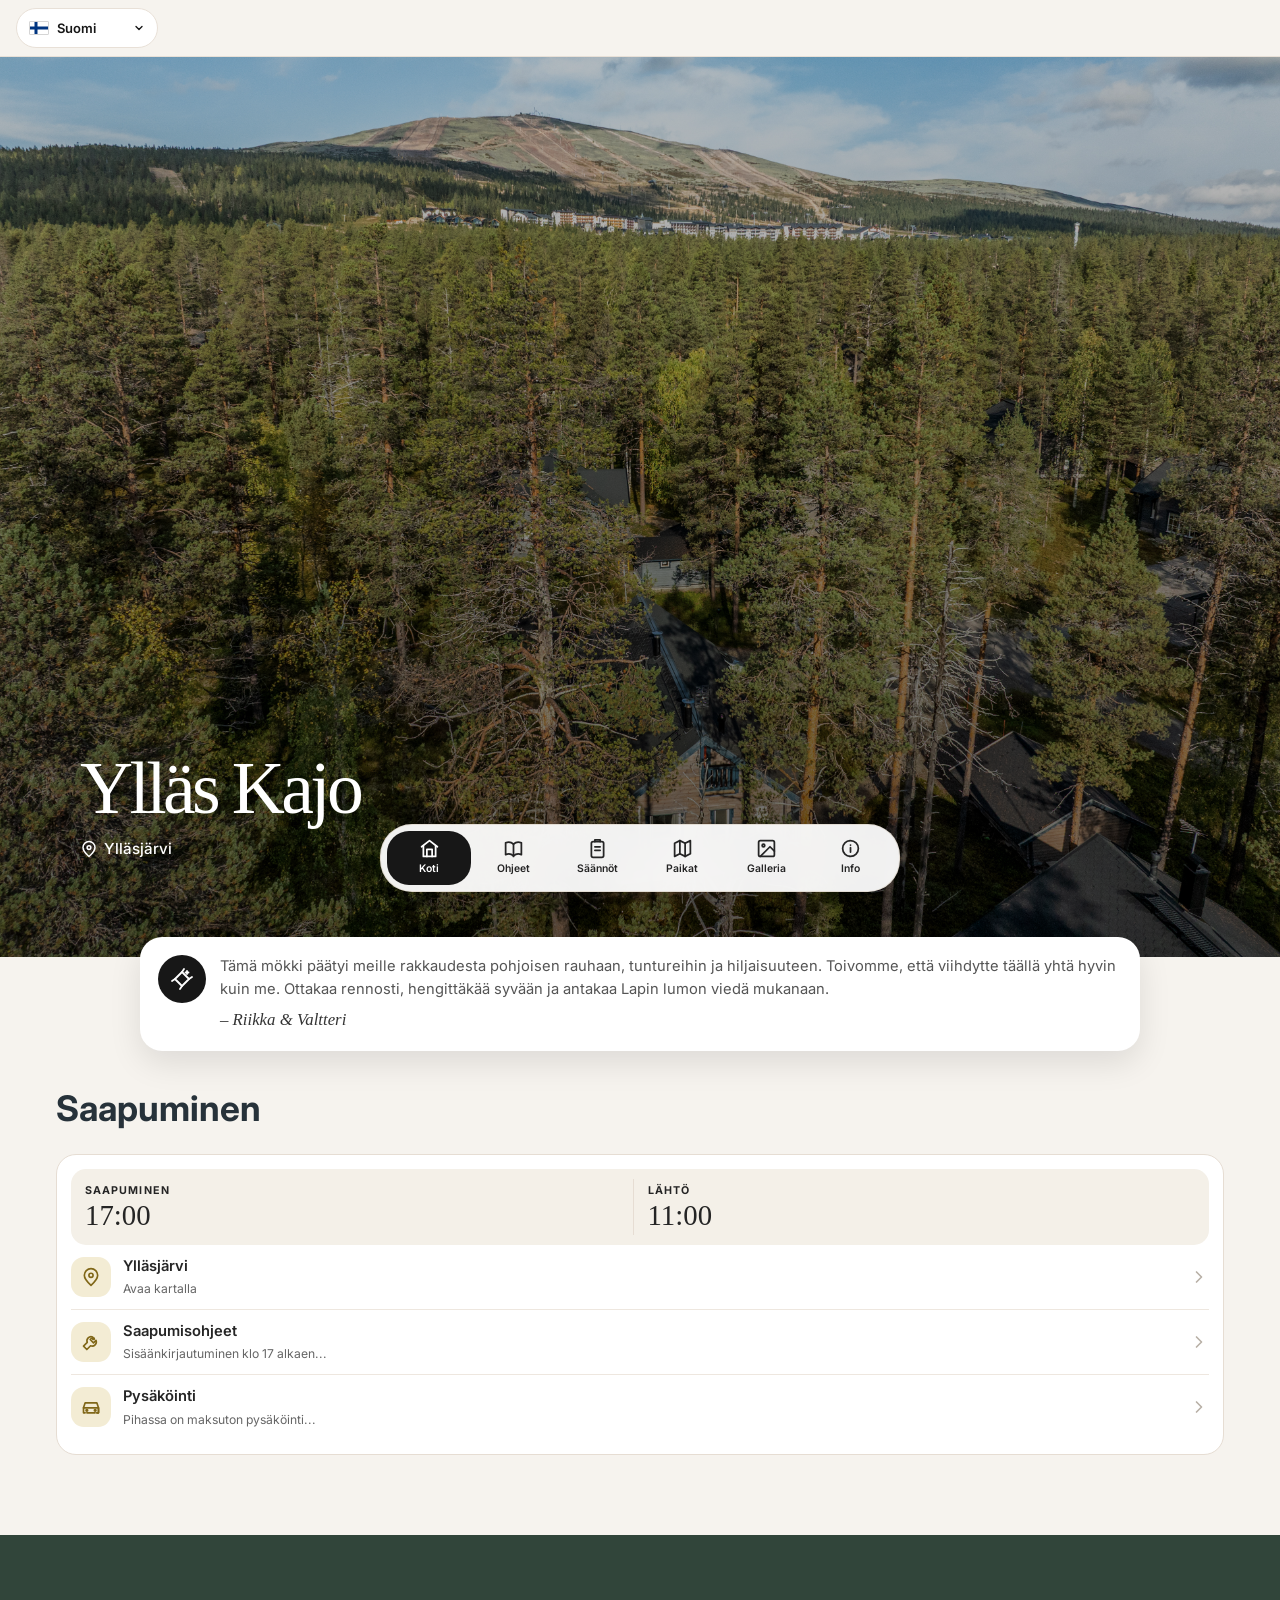
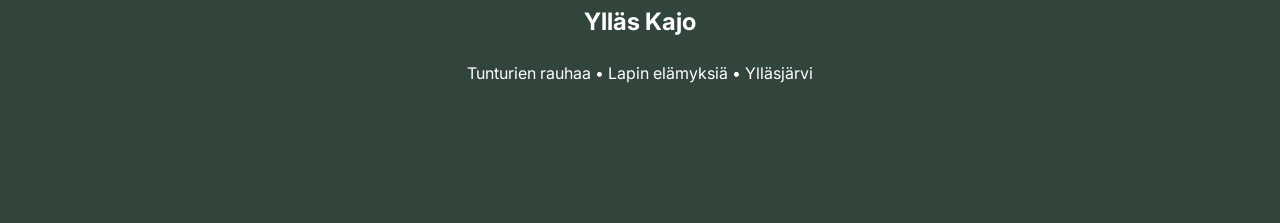
==== index.html @ f4a7539b "Initial commit" ====
<!DOCTYPE html>
<html lang="fi">
<head>
<meta charset="UTF-8">
<meta name="viewport" content="width=device-width, initial-scale=1.0">
<meta name="theme-color" content="#f6f3ee">
<title>Ylläs Kajo | Vierasopas</title>
<link rel="preconnect" href="https://fonts.googleapis.com">
<link rel="preconnect" href="https://fonts.gstatic.com" crossorigin>
<link href="https://fonts.googleapis.com/css2?family=Inter:wght@300;400;500;600;700;800&display=swap" rel="stylesheet">
<style>
:root {
    --bg: #f6f3ee;
    --forest: #31453a;
    --wood: #9a7552;
    --light: #fff;
    --text: #27323a;
    --page-gutter: clamp(16px, 5vw, 40px);
}

* {
    box-sizing: border-box;
}

html {
    scroll-behavior: smooth;
    scroll-padding-top: 24px;
    scroll-padding-bottom: 96px;
}

body {
    margin: 0;
    overflow-x: hidden;
    background: var(--bg);
    color: var(--text);
    font-family: Inter, sans-serif;
    line-height: 1.6;
}

img {
    display: block;
    max-width: 100%;
}

.hero {
    display: flex;
    min-height: 100vh;
    min-height: 100svh;
    align-items: flex-end;
    background:
        linear-gradient(rgba(0, 0, 0, .25), rgba(0, 0, 0, .55)),
        url('assets/Yllas Kajo-11.jpg') center / cover no-repeat;
    color: var(--light);
}

.hero-inner {
    width: min(100%, 1200px);
    margin: 0 auto;
    padding: clamp(32px, 8vw, 72px) var(--page-gutter) clamp(56px, 10vw, 96px);
}

.hero-type {
    display: inline-flex;
    padding: 4px 14px;
    border: 1px solid rgba(255, 255, 255, .55);
    border-radius: 24px;
    background: rgba(255, 255, 255, .16);
    font-size: .72rem;
    font-weight: 700;
    letter-spacing: .1em;
}

.hero h1 {
    margin: 10px 0 8px;
    font-family: Georgia, serif;
    font-size: clamp(2.4rem, 9vw, 4.6rem);
    font-weight: 400;
    letter-spacing: -.05em;
    line-height: 1.08;
}

.hero h1 em {
    font-weight: 400;
}

.hero-location {
    display: flex;
    align-items: center;
    gap: 6px;
    margin: 0;
    font-size: .95rem;
    font-weight: 500;
}

.hero-location svg {
    width: 18px;
    height: 18px;
    fill: none;
    stroke: currentColor;
    stroke-linecap: round;
    stroke-linejoin: round;
    stroke-width: 2;
}

.welcome {
    position: relative;
    z-index: 1;
    display: flex;
    width: min(calc(100% - 32px), 1000px);
    align-items: flex-start;
    gap: 14px;
    margin: -20px auto 0;
    padding: 18px;
    border-radius: 22px;
    background: var(--light);
    box-shadow: 0 12px 32px rgba(0, 0, 0, .1);
}

.welcome-icon {
    display: grid;
    width: 48px;
    height: 48px;
    flex: 0 0 auto;
    place-items: center;
    border-radius: 50%;
    background: #171717;
    color: var(--light);
}

.welcome-icon svg {
    width: 24px;
    height: 24px;
    fill: none;
    stroke: currentColor;
    stroke-linecap: round;
    stroke-linejoin: round;
    stroke-width: 1.8;
}

.welcome-copy {
    min-width: 0;
    color: #555;
    font-size: .92rem;
    line-height: 1.55;
}

.welcome-copy p {
    margin: 0;
}

.welcome-copy .welcome-signature {
    margin-top: 6px;
    color: #333;
    font-family: Georgia, serif;
    font-size: 1.05rem;
    font-style: italic;
}

.btn {
    display: inline-flex;
    min-height: 48px;
    align-items: center;
    justify-content: center;
    padding: 12px 24px;
    border-radius: 40px;
    background: var(--light);
    color: #222;
    font-weight: 700;
    text-align: center;
    text-decoration: none;
}

nav {
    position: fixed;
    z-index: 999;
    right: max(8px, env(safe-area-inset-right));
    bottom: max(8px, env(safe-area-inset-bottom));
    left: max(8px, env(safe-area-inset-left));
    display: grid;
    width: min(calc(100% - 16px), 520px);
    grid-template-columns: repeat(6, minmax(0, 1fr));
    margin: 0 auto;
    padding: 6px;
    border: 1px solid rgba(226, 219, 210, .9);
    border-radius: 32px;
    background: rgba(255, 255, 255, .94);
    box-shadow: 0 8px 28px rgba(0, 0, 0, .16);
    -webkit-backdrop-filter: blur(16px);
    backdrop-filter: blur(16px);
}

nav a {
    display: flex;
    min-width: 0;
    min-height: 54px;
    flex-direction: column;
    align-items: center;
    justify-content: center;
    gap: 2px;
    padding: 4px 2px;
    border-radius: 22px;
    color: #252525;
    font-size: .65rem;
    font-weight: 600;
    text-decoration: none;
}

nav a svg {
    width: 21px;
    height: 21px;
    fill: none;
    stroke: currentColor;
    stroke-linecap: round;
    stroke-linejoin: round;
    stroke-width: 2;
}

nav a[aria-current="location"],
nav a[aria-current="page"] {
    background: #171717;
    color: var(--light);
}

nav a:focus-visible,
.btn:focus-visible {
    outline: 3px solid var(--wood);
    outline-offset: 3px;
}

section {
    width: min(100%, 1248px);
    margin: 0 auto;
    padding: clamp(48px, 8vw, 80px) var(--page-gutter);
    scroll-margin-top: 72px;
}

.title {
    margin: 0 0 25px;
    font-size: clamp(1.7rem, 5vw, 2.2rem);
    line-height: 1.2;
}

.arrival-section {
    padding-top: 36px;
}

.arrival-card {
    padding: 14px;
    border: 1px solid #e6ddd3;
    border-radius: 20px;
    background: var(--light);
}

.arrival-time {
    display: flex;
    min-height: 76px;
    align-items: stretch;
    padding: 10px 14px;
    border-radius: 15px;
    background: #f4f0e8;
}

.arrival-time > div {
    flex: 1;
    align-content: center;
}

.arrival-time > div + div {
    padding-left: 14px;
    border-left: 1px solid #e6ddd3;
}

.arrival-time-label {
    display: block;
    color: #252525;
    font-size: .67rem;
    font-weight: 700;
    letter-spacing: .1em;
    text-transform: uppercase;
}

.arrival-time-value {
    display: block;
    color: #252525;
    font-family: Georgia, serif;
    font-size: 1.8rem;
    line-height: 1.15;
}

.arrival-row {
    display: flex;
    width: 100%;
    min-height: 65px;
    align-items: center;
    gap: 12px;
    padding: 10px 0;
    border: 0;
    border-bottom: 1px solid #eee7df;
    background: transparent;
    color: inherit;
    font: inherit;
    text-align: left;
    text-decoration: none;
    cursor: pointer;
}

.arrival-row:last-child {
    border-bottom: 0;
}

.arrival-row-icon {
    display: grid;
    width: 40px;
    height: 40px;
    flex: 0 0 auto;
    place-items: center;
    border-radius: 13px;
    background: #f3ecd4;
    color: #806718;
}

.arrival-row-icon svg,
.arrival-chevron {
    width: 20px;
    height: 20px;
    fill: none;
    stroke: currentColor;
    stroke-linecap: round;
    stroke-linejoin: round;
    stroke-width: 2;
}

.arrival-row-copy {
    display: grid;
    min-width: 0;
    flex: 1;
    gap: 1px;
}

.arrival-row-copy strong {
    color: #252525;
    font-size: .92rem;
    font-weight: 600;
}

.arrival-row-copy span {
    overflow: hidden;
    color: #666;
    font-size: .76rem;
    text-overflow: ellipsis;
    white-space: nowrap;
}

.arrival-chevron {
    flex: 0 0 auto;
    color: #b8b0a6;
}

.arrival-row:focus-visible,
.sheet-close:focus-visible {
    outline: 3px solid var(--wood);
    outline-offset: 3px;
}

.bottom-sheet {
    position: fixed;
    inset: auto 0 0;
    width: min(100%, 600px);
    max-width: none;
    max-height: min(85svh, 600px);
    margin: 0 auto;
    padding: 14px 14px max(18px, env(safe-area-inset-bottom));
    overflow: auto;
    border: 0;
    border-radius: 24px 24px 0 0;
    background: #f6f3ee;
    color: var(--text);
    box-shadow: 0 -12px 40px rgba(0, 0, 0, .16);
}

.bottom-sheet[open] {
    animation: sheet-rise .24s ease-out;
}

.bottom-sheet::backdrop {
    background: rgba(0, 0, 0, .42);
}

.sheet-handle {
    width: 40px;
    height: 5px;
    margin: 0 auto 18px;
    border-radius: 10px;
    background: #c9c6c1;
}

.sheet-close {
    position: absolute;
    top: 14px;
    right: 14px;
    display: grid;
    width: 42px;
    height: 42px;
    place-items: center;
    border: 1px solid #e6ddd3;
    border-radius: 50%;
    background: var(--light);
    color: #252525;
    font-size: 1.5rem;
    cursor: pointer;
}

.sheet-card {
    padding: 20px;
    border: 1px solid #e6ddd3;
    border-radius: 18px;
    background: var(--light);
}

.sheet-title {
    display: flex;
    align-items: center;
    gap: 12px;
    margin: 0 0 16px;
    padding-right: 38px;
    color: #252525;
    font-size: 1.3rem;
    font-weight: 400;
    letter-spacing: -.04em;
}

.sheet-title .arrival-row-icon {
    width: 44px;
    height: 44px;
}

.sheet-copy {
    color: #4d5961;
    font-size: .9rem;
    line-height: 1.7;
}

.sheet-copy p {
    margin: 0 0 10px;
}

.sheet-copy p:last-child {
    margin-bottom: 0;
}

@keyframes sheet-rise {
    from { transform: translateY(24px); opacity: .7; }
    to { transform: translateY(0); opacity: 1; }
}

.cards {
    display: grid;
    grid-template-columns: repeat(auto-fit, minmax(min(100%, 260px), 1fr));
    gap: 20px;
}

.card {
    min-width: 0;
    padding: clamp(20px, 4vw, 28px);
    border-radius: 22px;
    background: var(--light);
    box-shadow: 0 10px 30px rgba(0, 0, 0, .08);
}

.feature {
    display: grid;
    grid-template-columns: 1.2fr 1fr;
    align-items: center;
    gap: clamp(24px, 5vw, 40px);
}

.feature img {
    width: 100%;
    border-radius: 24px;
    object-fit: cover;
}

.feature p,
.banner p {
    margin-top: 0;
}

.checklist label {
    display: flex;
    min-height: 48px;
    align-items: center;
    gap: 12px;
    margin: 8px 0;
    cursor: pointer;
}

.checklist input {
    width: 22px;
    height: 22px;
    flex: 0 0 auto;
    accent-color: var(--forest);
}

.banner {
    display: flex;
    min-height: 360px;
    align-items: flex-end;
    padding: clamp(24px, 6vw, 40px);
    border-radius: 28px;
    background:
        linear-gradient(rgba(0, 0, 0, .25), rgba(0, 0, 0, .55)),
        url('assets/Yllas Kajo-37.jpg') center / cover no-repeat;
    color: var(--light);
}

.banner h2 {
    font-size: clamp(1.7rem, 5vw, 2.2rem);
    line-height: 1.2;
}

footer {
    padding: 48px 20px 120px;
    background: var(--forest);
    color: var(--light);
    text-align: center;
}

@media (max-width: 760px) {
    html {
        scroll-padding-top: 16px;
        scroll-padding-bottom: 88px;
    }

    .hero {
        min-height: 42vh;
        min-height: 42svh;
    }

    .hero-inner {
        padding-top: 20px;
        padding-bottom: 36px;
    }

    .hero h1 {
        font-size: clamp(2.1rem, 8vw, 3.2rem);
    }

    .welcome {
        gap: 12px;
        padding: 16px;
    }

    .feature {
        grid-template-columns: 1fr;
        gap: 24px;
    }

    .feature img {
        max-height: 420px;
    }

    .arrival-section {
        padding-top: 28px;
    }

    .banner {
        min-height: 320px;
        border-radius: 22px;
    }
}

@media (max-width: 420px) {
    .cards {
        gap: 12px;
    }
}

@media (prefers-reduced-motion: reduce) {
    html {
        scroll-behavior: auto;
    }

    .bottom-sheet[open] {
        animation: none;
    }
}
</style>
</head>
<body>
<header class="hero" id="koti">
    <div class="hero-inner">
        <h1>Ylläs Kajo</h1>
        <p class="hero-location">
            <svg viewBox="0 0 24 24" aria-hidden="true"><path d="M20 10c0 5-8 12-8 12S4 15 4 10a8 8 0 1 1 16 0Z"></path><circle cx="12" cy="10" r="2.5"></circle></svg>
            Ylläsjärvi
        </p>
    </div>
</header>

<nav aria-label="Päänavigaatio">
    <a href="#koti" aria-current="location">
        <svg viewBox="0 0 24 24" aria-hidden="true"><path d="m3 10 9-7 9 7"></path><path d="M5 9v12h14V9"></path><path d="M9 21v-8h6v8"></path></svg>
        <span>Koti</span>
    </a>
    <a href="ohjeet.html">
        <svg viewBox="0 0 24 24" aria-hidden="true"><path d="M12 7v14"></path><path d="M3 5.5A8 8 0 0 1 12 7a8 8 0 0 1 9-1.5V19a8 8 0 0 0-9 1.5A8 8 0 0 0 3 19z"></path></svg>
        <span>Ohjeet</span>
    </a>
    <a href="saannot.html">
        <svg viewBox="0 0 24 24" aria-hidden="true"><rect x="5" y="4" width="14" height="18" rx="2"></rect><path d="M9 4V2h6v2"></path><path d="M9 10h6M9 14h6"></path></svg>
        <span>Säännöt</span>
    </a>
    <a href="paikat.html">
        <svg viewBox="0 0 24 24" aria-hidden="true"><path d="m3 6 6-3 6 3 6-3v15l-6 3-6-3-6 3z"></path><path d="M9 3v15M15 6v15"></path></svg>
        <span>Paikat</span>
    </a>
    <a href="galleria.html">
        <svg viewBox="0 0 24 24" aria-hidden="true"><rect x="3" y="3" width="18" height="18" rx="2"></rect><circle cx="8.5" cy="8.5" r="1.5"></circle><path d="m21 15-5-5L5 21"></path></svg>
        <span>Galleria</span>
    </a>
    <a href="info.html">
        <svg viewBox="0 0 24 24" aria-hidden="true"><circle cx="12" cy="12" r="9"></circle><path d="M12 11v5M12 8h.01"></path></svg>
        <span>Info</span>
    </a>
</nav>

<main>
    <aside class="welcome" aria-label="Tervetulotoivotus">
        <span class="welcome-icon" aria-hidden="true">
            <svg viewBox="0 0 24 24"><path d="M5 12 12 5l7 7-7 7z"></path><path d="m12 5 2-3M19 12l3-2M5 12l-3 2M12 19l-2 3"></path><path d="M17 4v3M18.5 5.5h-3"></path></svg>
        </span>
        <div class="welcome-copy">
            <p>Tämä mökki päätyi meille rakkaudesta pohjoisen rauhaan, tuntureihin ja hiljaisuuteen. Toivomme, että viihdytte täällä yhtä hyvin kuin me.
Ottakaa rennosti, hengittäkää syvään ja antakaa Lapin lumon viedä mukanaan.</p>
            <p class="welcome-signature">– Riikka & Valtteri</p>
        </div>
    </aside>

    <section id="saapuminen" class="arrival-section">
        <h2 class="title">Saapuminen</h2>
        <div class="arrival-card">
            <div class="arrival-time">
                <div>
                    <span class="arrival-time-label">Saapuminen</span>
                    <span class="arrival-time-value">17:00</span>
                </div>
                <div>
                    <span class="arrival-time-label">Lähtö</span>
                    <span class="arrival-time-value">11:00</span>
                </div>
            </div>

            <a class="arrival-row" href="https://www.google.com/maps/search/?api=1&amp;query=Yll%C3%A4s%20Kajo%2C%20Yll%C3%A4sj%C3%A4rvi" aria-label="Avaa Ylläs Kajo kartalla Google Mapsissa">
                <span class="arrival-row-icon" aria-hidden="true"><svg viewBox="0 0 24 24"><path d="M20 10c0 5-8 12-8 12S4 15 4 10a8 8 0 1 1 16 0Z"></path><circle cx="12" cy="10" r="2.5"></circle></svg></span>
                <span class="arrival-row-copy"><strong>Ylläsjärvi</strong><span>Avaa kartalla</span></span>
                <svg class="arrival-chevron" viewBox="0 0 24 24" aria-hidden="true"><path d="m9 18 6-6-6-6"></path></svg>
            </a>

            <button class="arrival-row" type="button" data-sheet="arrivalSheet">
                <span class="arrival-row-icon" aria-hidden="true"><svg viewBox="0 0 24 24"><path d="M14 6a5 5 0 0 0-6.5 6.5L3 17l4 4 4.5-4.5A5 5 0 0 0 18 10l-3 3-4-4z"></path><circle cx="15" cy="8" r="1"></circle></svg></span>
                <span class="arrival-row-copy"><strong>Saapumisohjeet</strong><span>Sisäänkirjautuminen klo 17 alkaen...</span></span>
                <svg class="arrival-chevron" viewBox="0 0 24 24" aria-hidden="true"><path d="m9 18 6-6-6-6"></path></svg>
            </button>

            <button class="arrival-row" type="button" data-sheet="parkingSheet">
                <span class="arrival-row-icon" aria-hidden="true"><svg viewBox="0 0 24 24"><path d="M3 13l2-6h14l2 6v6h-2"></path><path d="M5 19H3v-6h18v6h-2M7 19h10"></path><circle cx="7" cy="16" r="1"></circle><circle cx="17" cy="16" r="1"></circle></svg></span>
                <span class="arrival-row-copy"><strong>Pysäköinti</strong><span>Pihassa on maksuton pysäköinti...</span></span>
                <svg class="arrival-chevron" viewBox="0 0 24 24" aria-hidden="true"><path d="m9 18 6-6-6-6"></path></svg>
            </button>
        </div>
    </section>

</main>

<footer id="info">
    <h2>Ylläs Kajo</h2>
    <p>Tunturien rauhaa • Lapin elämyksiä • Ylläsjärvi</p>
</footer>

<dialog id="arrivalSheet" class="bottom-sheet" aria-labelledby="arrivalSheetTitle">
    <div class="sheet-handle" aria-hidden="true"></div>
    <button class="sheet-close" type="button" aria-label="Sulje">&times;</button>
    <div class="sheet-card">
        <h2 class="sheet-title" id="arrivalSheetTitle">
            <span class="arrival-row-icon" aria-hidden="true"><svg viewBox="0 0 24 24"><path d="M14 6a5 5 0 0 0-6.5 6.5L3 17l4 4 4.5-4.5A5 5 0 0 0 18 10l-3 3-4-4z"></path><circle cx="15" cy="8" r="1"></circle></svg></span>
            Saapumisohjeet
        </h2>
        <div class="sheet-copy">
            <p><b>Avaimet:</b> Pidä aina yksi avain ulko-oven viereisessä avainlaatikossa. Sisällä mökissä on mökin ulko-oveen toinen avain sekä varaston avain.</p>
            <p><b>Sisäänkirjautuminen:</b> klo 17.00 alkaen</p>
        </div>
    </div>
</dialog>

<dialog id="parkingSheet" class="bottom-sheet" aria-labelledby="parkingSheetTitle">
    <div class="sheet-handle" aria-hidden="true"></div>
    <button class="sheet-close" type="button" aria-label="Sulje">&times;</button>
    <div class="sheet-card">
        <h2 class="sheet-title" id="parkingSheetTitle">
            <span class="arrival-row-icon" aria-hidden="true"><svg viewBox="0 0 24 24"><path d="M3 13l2-6h14l2 6v6h-2"></path><path d="M5 19H3v-6h18v6h-2M7 19h10"></path><circle cx="7" cy="16" r="1"></circle><circle cx="17" cy="16" r="1"></circle></svg></span>
            Pysäköinti
        </h2>
        <div class="sheet-copy">
            <p>Pihassa on maksuton pysäköinti kahdelle autolle sekä sähköauton latauspaikka. Latauksesta on pieni erillinen maksu, 10€/12h.</p>
        </div>
    </div>
</dialog>

<script>
document.querySelectorAll('[data-sheet]').forEach(trigger => {
    const sheet = document.getElementById(trigger.dataset.sheet);
    const closeButton = sheet.querySelector('.sheet-close');

    trigger.addEventListener('click', () => sheet.showModal());
    closeButton.addEventListener('click', () => sheet.close());
    sheet.addEventListener('click', event => {
        if (event.target === sheet) sheet.close();
    });
});

const menuLinks = [...document.querySelectorAll('nav a')];
const menuTargets = menuLinks
    .map(link => link.getAttribute('href'))
    .filter(href => href.startsWith('#'))
    .map(href => document.querySelector(href))
    .filter(target => target !== null);

const menuObserver = new IntersectionObserver(entries => {
    const visibleTarget = entries
        .filter(entry => entry.isIntersecting)
        .sort((first, second) => second.intersectionRatio - first.intersectionRatio)[0];

    if (!visibleTarget) return;

    menuLinks.forEach(link => {
        if (link.getAttribute('href') === `#${visibleTarget.target.id}`) {
            link.setAttribute('aria-current', 'location');
        } else {
            link.removeAttribute('aria-current');
        }
    });
}, { rootMargin: '-20% 0px -65% 0px', threshold: [0, .25, .5, .75] });

menuTargets.forEach(target => menuObserver.observe(target));
</script>
<script src="assets/site.js"></script>
</body>
</html>
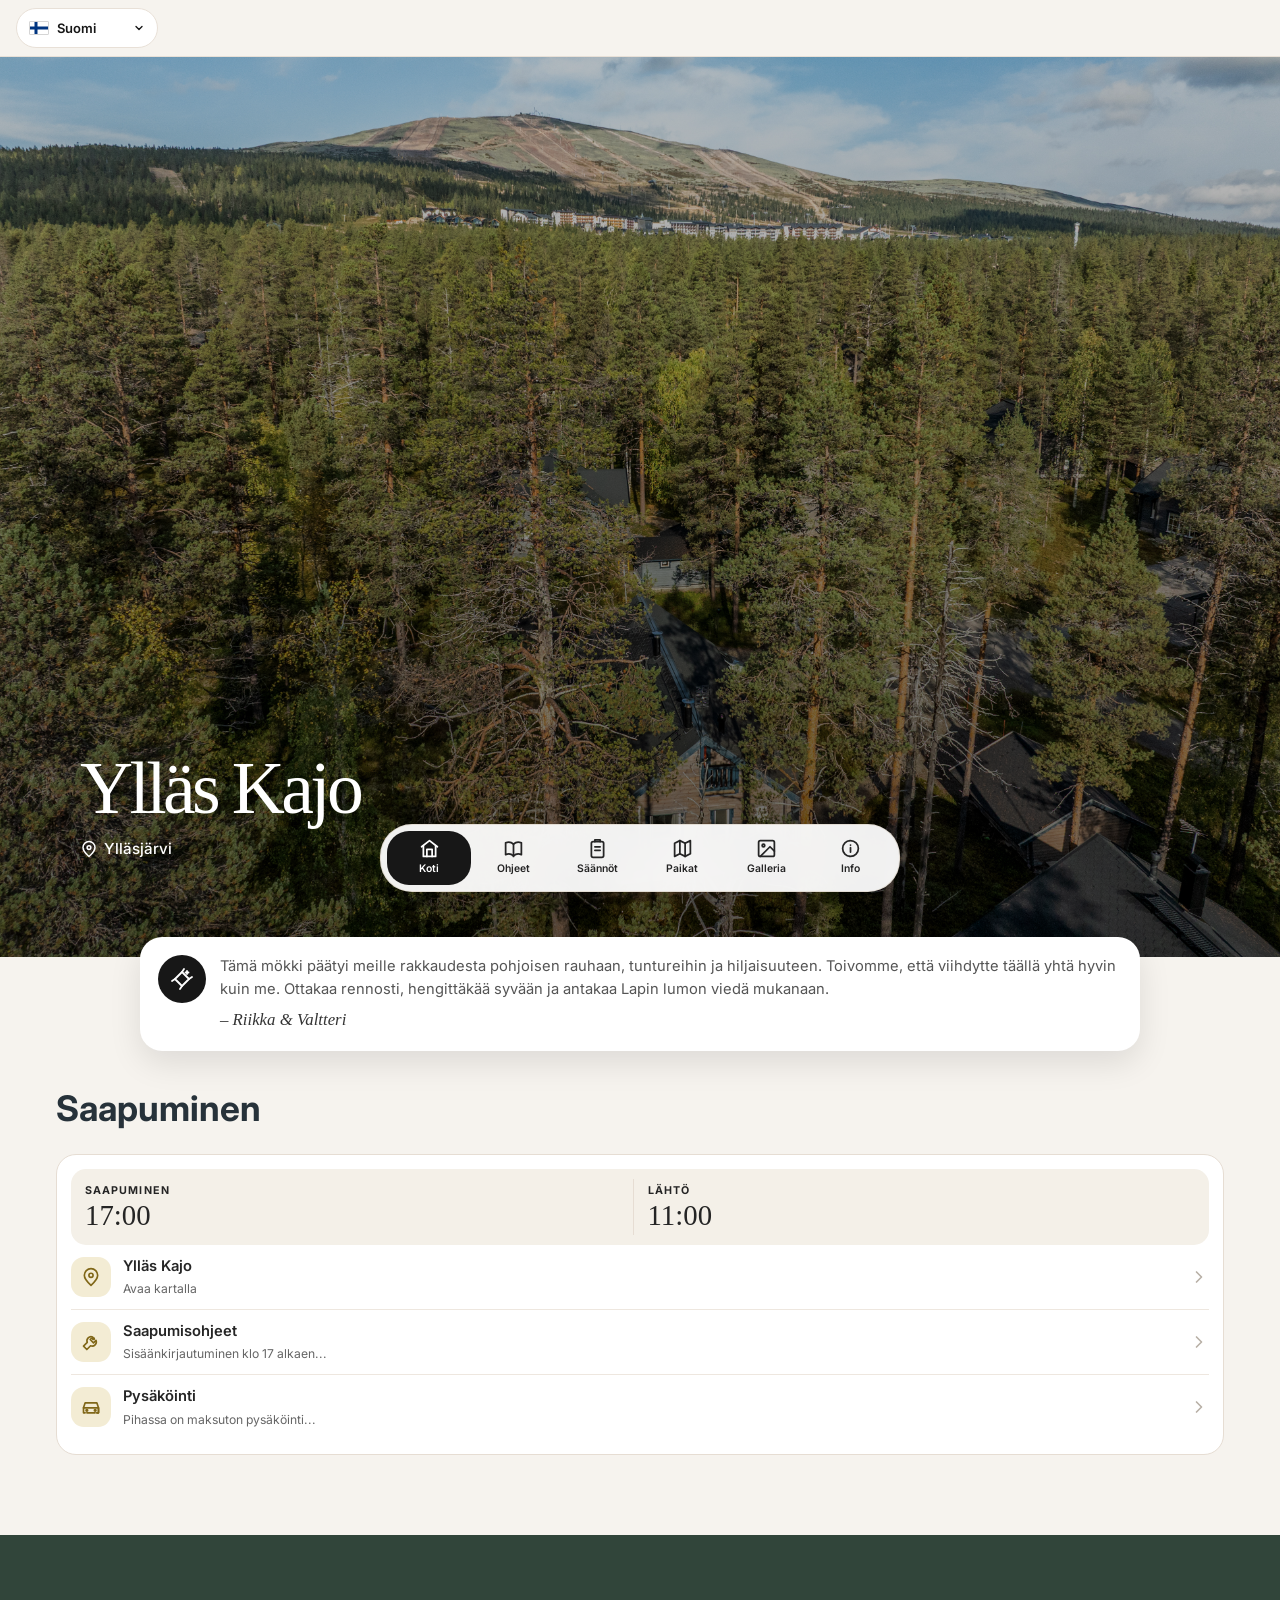
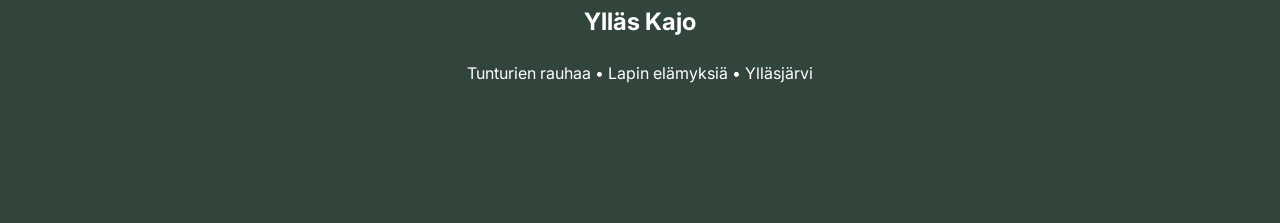
==== commit 0da88c24: "button desing and rewording" ====
--- a/index.html
+++ b/index.html
@@ -652,7 +652,7 @@
 
             <a class="arrival-row" href="https://www.google.com/maps/search/?api=1&amp;query=Yll%C3%A4s%20Kajo%2C%20Yll%C3%A4sj%C3%A4rvi" aria-label="Avaa Ylläs Kajo kartalla Google Mapsissa">
                 <span class="arrival-row-icon" aria-hidden="true"><svg viewBox="0 0 24 24"><path d="M20 10c0 5-8 12-8 12S4 15 4 10a8 8 0 1 1 16 0Z"></path><circle cx="12" cy="10" r="2.5"></circle></svg></span>
-                <span class="arrival-row-copy"><strong>Ylläsjärvi</strong><span>Avaa kartalla</span></span>
+                <span class="arrival-row-copy"><strong>Ylläs Kajo</strong><span>Avaa kartalla</span></span>
                 <svg class="arrival-chevron" viewBox="0 0 24 24" aria-hidden="true"><path d="m9 18 6-6-6-6"></path></svg>
             </a>
 
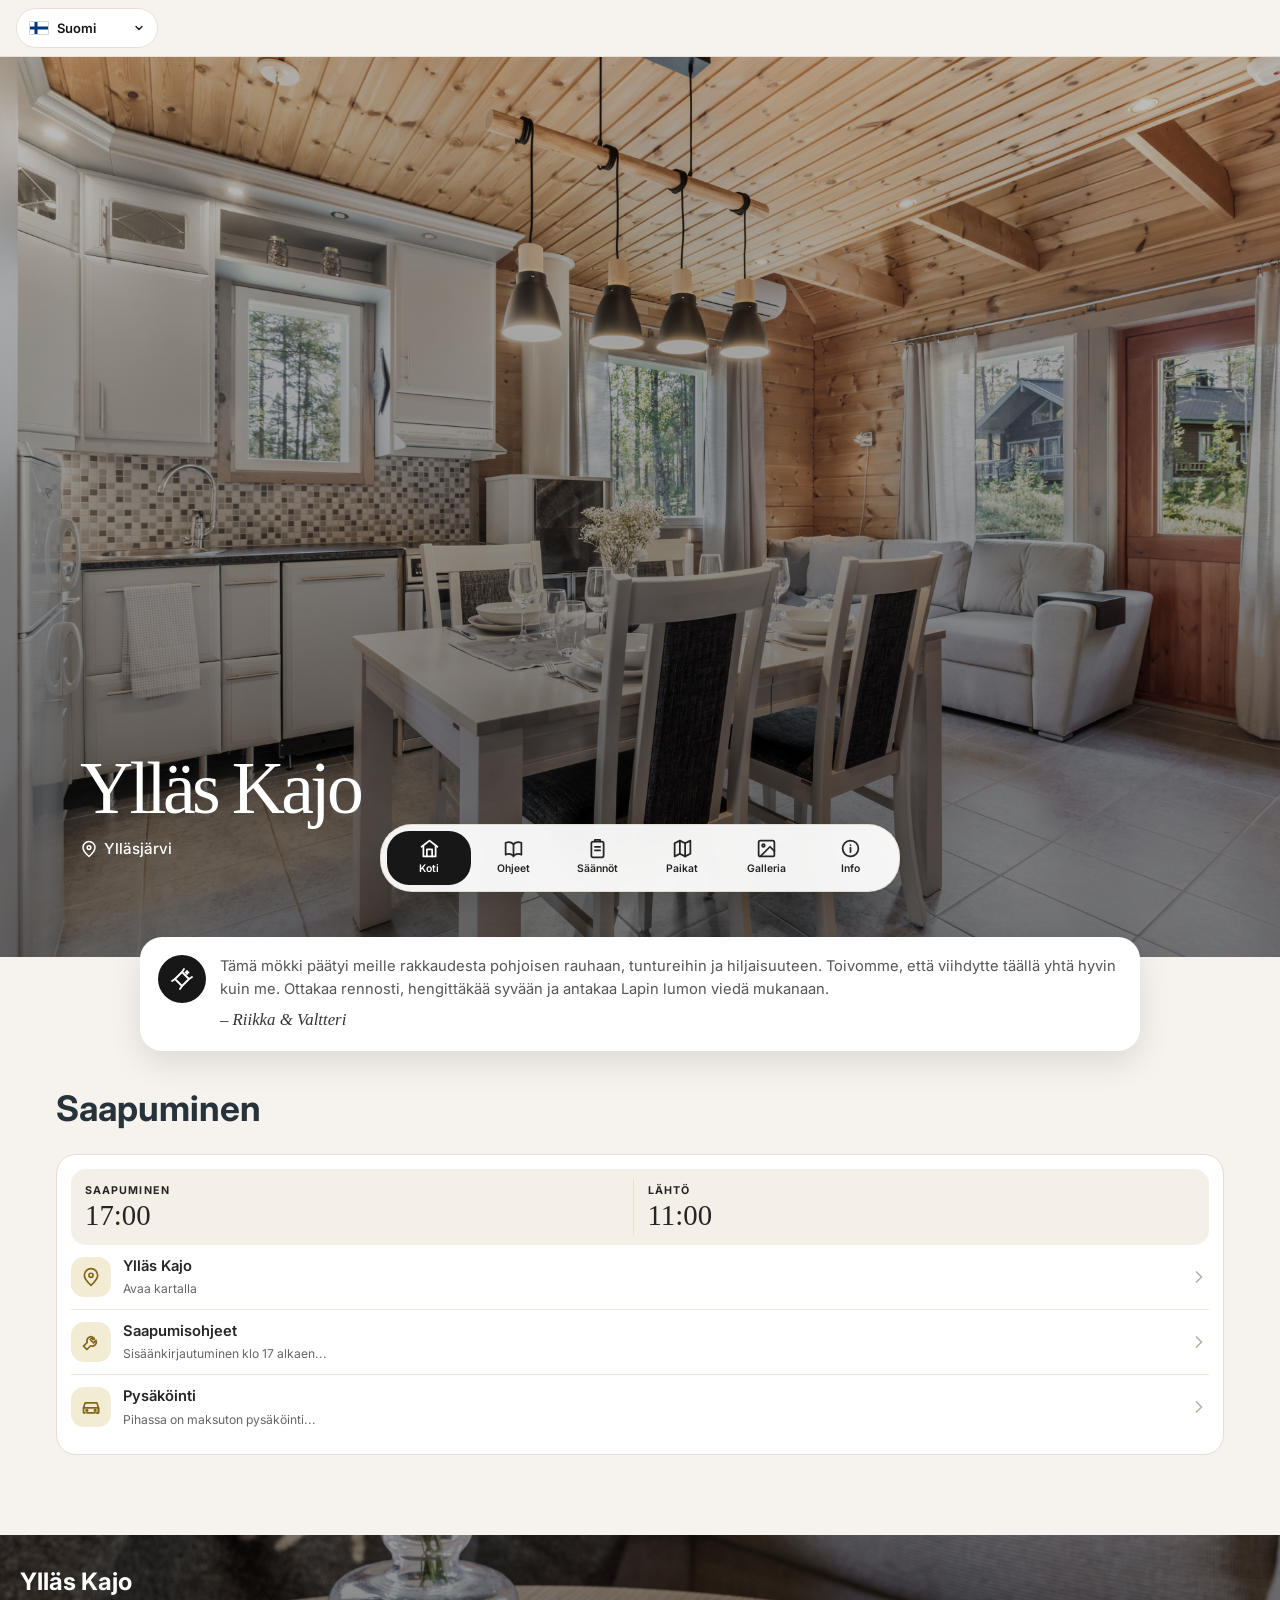
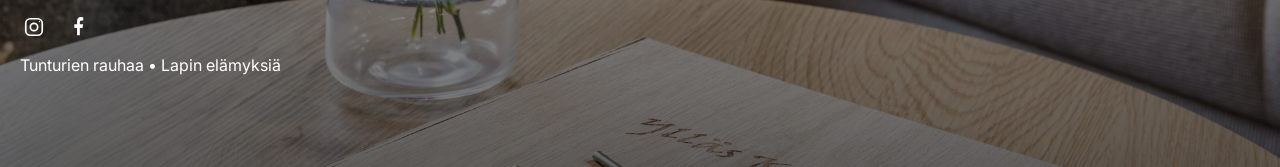
==== commit 366d5e73: "Revise footer layout and background images Updated footer styles and content, changed background ima" ====
--- a/index.html
+++ b/index.html
@@ -49,7 +49,7 @@
     align-items: flex-end;
     background:
         linear-gradient(rgba(0, 0, 0, .25), rgba(0, 0, 0, .55)),
-        url('assets/Yllas Kajo-11.jpg') center / cover no-repeat;
+        url('assets/Yllas Kajo-33.jpg') center / cover no-repeat;
     color: var(--light);
 }
 
@@ -519,10 +519,51 @@
 }
 
 footer {
-    padding: 48px 20px 120px;
-    background: var(--forest);
+    padding: 28px 20px 88px;
+    background:
+        linear-gradient(rgba(0, 0, 0, .4), rgba(0, 0, 0, .58)),
+        url('assets/Yllas Kajo-36.jpg') center / cover no-repeat;
     color: var(--light);
-    text-align: center;
+    text-align: left;
+}
+
+footer h2 {
+    margin: 0 0 12px;
+}
+
+.footer-links {
+    display: flex;
+    justify-content: flex-start;
+    gap: 16px;
+    margin: 0 0 12px;
+}
+
+.footer-links a {
+    display: inline-grid;
+    width: 28px;
+    height: 28px;
+    place-items: center;
+    color: inherit;
+}
+
+.footer-links svg {
+    width: 22px;
+    height: 22px;
+    flex: 0 0 auto;
+    fill: none;
+    stroke: currentColor;
+    stroke-linecap: round;
+    stroke-linejoin: round;
+    stroke-width: 1.8;
+}
+
+.footer-links a:focus-visible {
+    outline: 2px solid currentColor;
+    outline-offset: 4px;
+}
+
+footer > p {
+    margin: 0;
 }
 
 @media (max-width: 760px) {
@@ -674,7 +715,15 @@
 
 <footer id="info">
     <h2>Ylläs Kajo</h2>
-    <p>Tunturien rauhaa • Lapin elämyksiä • Ylläsjärvi</p>
+    <div class="footer-links" aria-label="Sosiaalinen media">
+        <a href="https://www.instagram.com/yllaskajo/" target="_blank" rel="noopener noreferrer" aria-label="Ylläs Kajo Instagramissa">
+            <svg viewBox="0 0 24 24" aria-hidden="true"><rect x="3" y="3" width="18" height="18" rx="5"></rect><circle cx="12" cy="12" r="4"></circle><circle cx="18" cy="6" r=".8" fill="currentColor" stroke="none"></circle></svg>
+        </a>
+        <a href="https://www.facebook.com/profile.php?id=61579861190695" target="_blank" rel="noopener noreferrer" aria-label="Ylläs Kajo Facebookissa">
+            <svg viewBox="0 0 24 24" aria-hidden="true"><path d="M14 21v-8h3l.5-4H14V7c0-1.2.4-2 2-2h1.7V1.4A22 22 0 0 0 15.2 1C12.7 1 11 2.5 11 5.3V9H8v4h3v8z" fill="currentColor" stroke="none"></path></svg>
+        </a>
+    </div>
+    <p>Tunturien rauhaa • Lapin elämyksiä</p>
 </footer>
 
 <dialog id="arrivalSheet" class="bottom-sheet" aria-labelledby="arrivalSheetTitle">
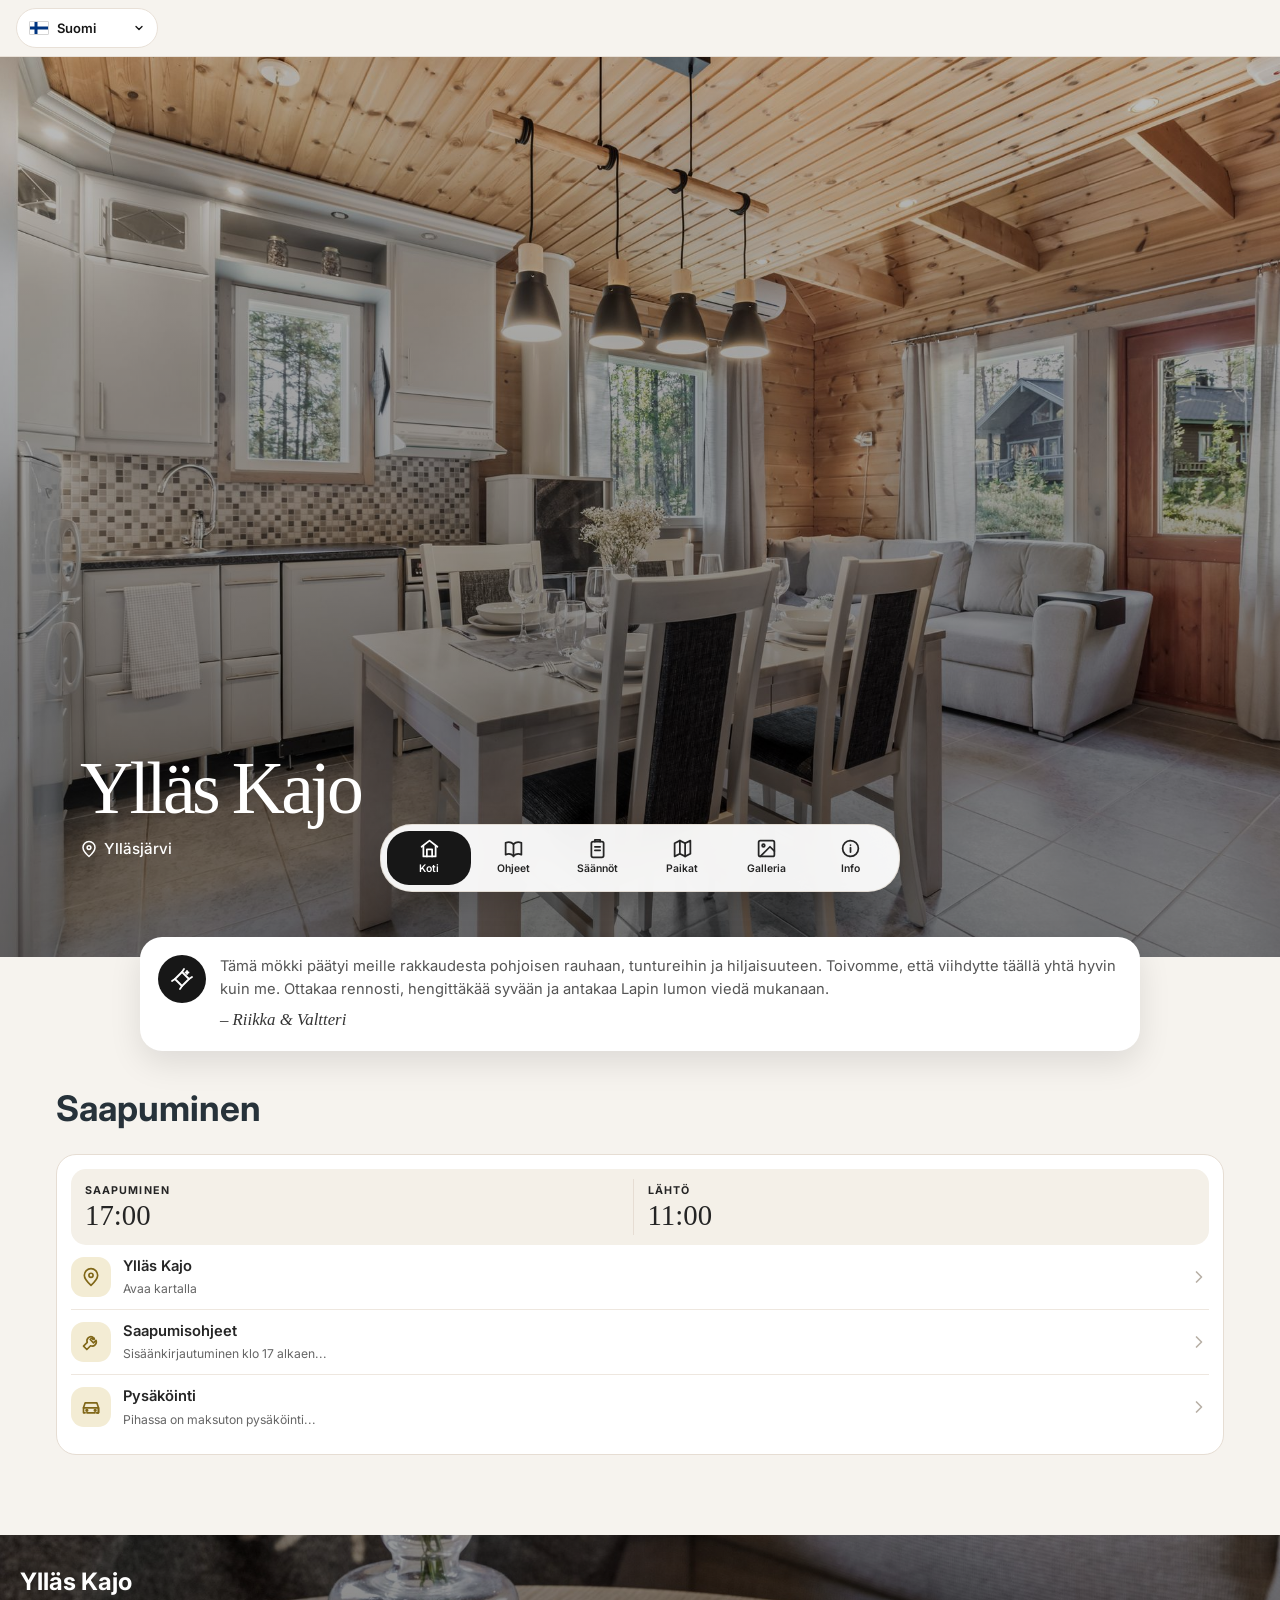
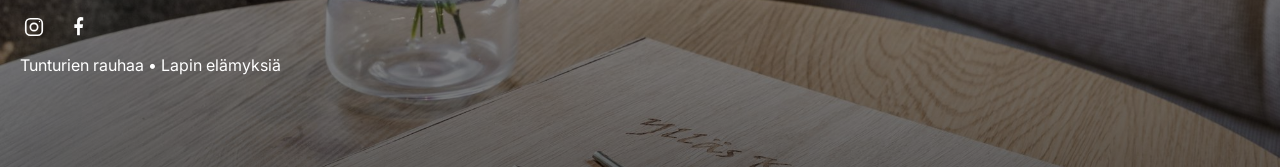
==== commit cc52adef: "Siivous: WiFi-teksti, käyttämättömät kuvat, yhteinen CSS, meta-tiedot - WiFi-ohje viittaa nyt selkeä" ====
--- a/index.html
+++ b/index.html
@@ -4,10 +4,33 @@
 <meta charset="UTF-8">
 <meta name="viewport" content="width=device-width, initial-scale=1.0">
 <meta name="theme-color" content="#f6f3ee">
-<title>Ylläs Kajo | Vierasopas</title>
+<title>Ylläs Kajo | Mökkikirja</title>
+<meta name="description" content="Ylläs Kajon digitaalinen mökkikirja: saapumisohjeet, talon ohjeet ja säännöt, lähialueen paikat ja yhteystiedot.">
+<meta property="og:type" content="website">
+<meta property="og:locale" content="fi_FI">
+<meta property="og:site_name" content="Ylläs Kajo">
+<meta property="og:title" content="Ylläs Kajo | Mökkikirja">
+<meta property="og:description" content="Ylläs Kajon digitaalinen mökkikirja: saapumisohjeet, talon ohjeet ja säännöt, lähialueen paikat ja yhteystiedot.">
+<meta property="og:url" content="https://venstedt.github.io/guest-guide/">
+<meta property="og:image" content="https://venstedt.github.io/guest-guide/assets/og-kuva.jpg">
+<meta property="og:image:width" content="1200">
+<meta property="og:image:height" content="630">
+<meta name="twitter:card" content="summary_large_image">
+<link rel="icon" href="assets/favicon.svg" type="image/svg+xml">
+<link rel="apple-touch-icon" href="assets/apple-touch-icon.png">
+<script>
+try {
+    const savedLanguage = localStorage.getItem('yllas-kajo-language');
+    if (savedLanguage && savedLanguage !== 'fi') {
+        document.documentElement.classList.add('i18n-pending');
+        setTimeout(() => document.documentElement.classList.remove('i18n-pending'), 1500);
+    }
+} catch (error) {}
+</script>
 <link rel="preconnect" href="https://fonts.googleapis.com">
 <link rel="preconnect" href="https://fonts.gstatic.com" crossorigin>
-<link href="https://fonts.googleapis.com/css2?family=Inter:wght@300;400;500;600;700;800&display=swap" rel="stylesheet">
+<link href="https://fonts.googleapis.com/css2?family=Inter:wght@400;500;600;700;800&display=swap" rel="stylesheet">
+<link rel="stylesheet" href="assets/site.css">
 <style>
 :root {
     --bg: #f6f3ee;
@@ -18,10 +41,6 @@
     --page-gutter: clamp(16px, 5vw, 40px);
 }
 
-* {
-    box-sizing: border-box;
-}
-
 html {
     scroll-behavior: smooth;
     scroll-padding-top: 24px;
@@ -49,7 +68,7 @@
     align-items: flex-end;
     background:
         linear-gradient(rgba(0, 0, 0, .25), rgba(0, 0, 0, .55)),
-        url('assets/Yllas Kajo-33.jpg') center / cover no-repeat;
+        url('assets/yllas-kajo-33.jpg') center / cover no-repeat;
     color: var(--light);
 }
 
@@ -168,51 +187,6 @@
     font-weight: 700;
     text-align: center;
     text-decoration: none;
-}
-
-nav {
-    position: fixed;
-    z-index: 999;
-    right: max(8px, env(safe-area-inset-right));
-    bottom: max(8px, env(safe-area-inset-bottom));
-    left: max(8px, env(safe-area-inset-left));
-    display: grid;
-    width: min(calc(100% - 16px), 520px);
-    grid-template-columns: repeat(6, minmax(0, 1fr));
-    margin: 0 auto;
-    padding: 6px;
-    border: 1px solid rgba(226, 219, 210, .9);
-    border-radius: 32px;
-    background: rgba(255, 255, 255, .94);
-    box-shadow: 0 8px 28px rgba(0, 0, 0, .16);
-    -webkit-backdrop-filter: blur(16px);
-    backdrop-filter: blur(16px);
-}
-
-nav a {
-    display: flex;
-    min-width: 0;
-    min-height: 54px;
-    flex-direction: column;
-    align-items: center;
-    justify-content: center;
-    gap: 2px;
-    padding: 4px 2px;
-    border-radius: 22px;
-    color: #252525;
-    font-size: .65rem;
-    font-weight: 600;
-    text-decoration: none;
-}
-
-nav a svg {
-    width: 21px;
-    height: 21px;
-    fill: none;
-    stroke: currentColor;
-    stroke-linecap: round;
-    stroke-linejoin: round;
-    stroke-width: 2;
 }
 
 nav a[aria-current="location"],
@@ -509,7 +483,7 @@
     border-radius: 28px;
     background:
         linear-gradient(rgba(0, 0, 0, .25), rgba(0, 0, 0, .55)),
-        url('assets/Yllas Kajo-37.jpg') center / cover no-repeat;
+        url('assets/yllas-kajo-37.jpg') center / cover no-repeat;
     color: var(--light);
 }
 
@@ -522,7 +496,7 @@
     padding: 28px 20px 88px;
     background:
         linear-gradient(rgba(0, 0, 0, .4), rgba(0, 0, 0, .58)),
-        url('assets/Yllas Kajo-36.jpg') center / cover no-repeat;
+        url('assets/yllas-kajo-36.jpg') center / cover no-repeat;
     color: var(--light);
     text-align: left;
 }
--- a/assets/site.css
+++ b/assets/site.css
@@ -0,0 +1,150 @@
+/* Kaikille sivuille yhteiset tyylit. Sivukohtaiset tyylit ovat kunkin sivun <style>-lohkossa. */
+
+* {
+    box-sizing: border-box;
+}
+
+nav {
+    position: fixed;
+    z-index: 999;
+    right: max(8px, env(safe-area-inset-right));
+    bottom: max(8px, env(safe-area-inset-bottom));
+    left: max(8px, env(safe-area-inset-left));
+    display: grid;
+    width: min(calc(100% - 16px), 520px);
+    grid-template-columns: repeat(6, minmax(0, 1fr));
+    margin: 0 auto;
+    padding: 6px;
+    border: 1px solid rgba(226, 219, 210, .9);
+    border-radius: 32px;
+    background: rgba(255, 255, 255, .94);
+    box-shadow: 0 8px 28px rgba(0, 0, 0, .16);
+    -webkit-backdrop-filter: blur(16px);
+    backdrop-filter: blur(16px);
+}
+
+nav a {
+    display: flex;
+    min-width: 0;
+    min-height: 54px;
+    flex-direction: column;
+    align-items: center;
+    justify-content: center;
+    gap: 2px;
+    padding: 4px 2px;
+    border-radius: 22px;
+    color: #252525;
+    font-size: .65rem;
+    font-weight: 600;
+    text-decoration: none;
+}
+
+nav a svg {
+    width: 21px;
+    height: 21px;
+    fill: none;
+    stroke: currentColor;
+    stroke-linecap: round;
+    stroke-linejoin: round;
+    stroke-width: 2;
+}
+
+/* Piilottaa sivun hetkeksi, kunnes site.js on kääntänyt sen valitulle kielelle (estää suomenkielisen välähdyksen) */
+html.i18n-pending body {
+    visibility: hidden;
+}
+
+/* Kielivalikko (site.js) */
+.site-topbar {
+    position: sticky;
+    top: 0;
+    z-index: 1200;
+    display: flex;
+    align-items: center;
+    min-height: 56px;
+    padding: 8px clamp(8px, 2vw, 16px);
+    border-bottom: 1px solid #e8e0d7;
+    background: rgba(246, 243, 238, .96);
+    backdrop-filter: blur(10px);
+}
+.site-language {
+    display: inline-flex;
+    align-items: center;
+    justify-content: space-between;
+    gap: 12px;
+    min-width: 142px;
+    min-height: 40px;
+    padding: 0 12px;
+    border: 1px solid #e8e0d7;
+    border-radius: 999px;
+    background: #fff;
+    color: #171717;
+    font: 600 13px/1 Inter, sans-serif;
+    cursor: pointer;
+}
+.site-language:focus-visible,
+.site-language-option:focus-visible {
+    outline: 3px solid #9a7552;
+    outline-offset: 2px;
+}
+.site-language-current,
+.site-language-option {
+    display: flex;
+    align-items: center;
+    gap: 8px;
+}
+.site-language-current {
+    min-width: 0;
+}
+.site-language-name {
+    overflow: hidden;
+    text-overflow: ellipsis;
+    white-space: nowrap;
+}
+.site-language-flag,
+.site-language-flag svg {
+    display: block;
+    width: 20px;
+    height: 14px;
+    flex: 0 0 auto;
+}
+.site-language-chevron {
+    width: 12px;
+    height: 12px;
+    fill: none;
+    stroke: currentColor;
+    stroke-width: 1.8;
+    stroke-linecap: round;
+    stroke-linejoin: round;
+}
+.site-language-menu {
+    position: absolute;
+    top: calc(100% - 2px);
+    left: 8px;
+    z-index: 1201;
+    min-width: 142px;
+    padding: 4px;
+    border: 1px solid #e8e0d7;
+    border-radius: 10px;
+    background: #fff;
+    box-shadow: 0 6px 18px rgba(39, 50, 58, .14);
+}
+.site-language-menu[hidden] {
+    display: none;
+}
+.site-language-option {
+    width: 100%;
+    min-height: 36px;
+    padding: 0 9px;
+    border: 0;
+    border-radius: 6px;
+    background: transparent;
+    color: #171717;
+    font: 500 13px/1.3 Inter, sans-serif;
+    text-align: left;
+    cursor: pointer;
+}
+.site-language-option[aria-checked="true"] {
+    background: #eee9e1;
+    font-weight: 700;
+}
